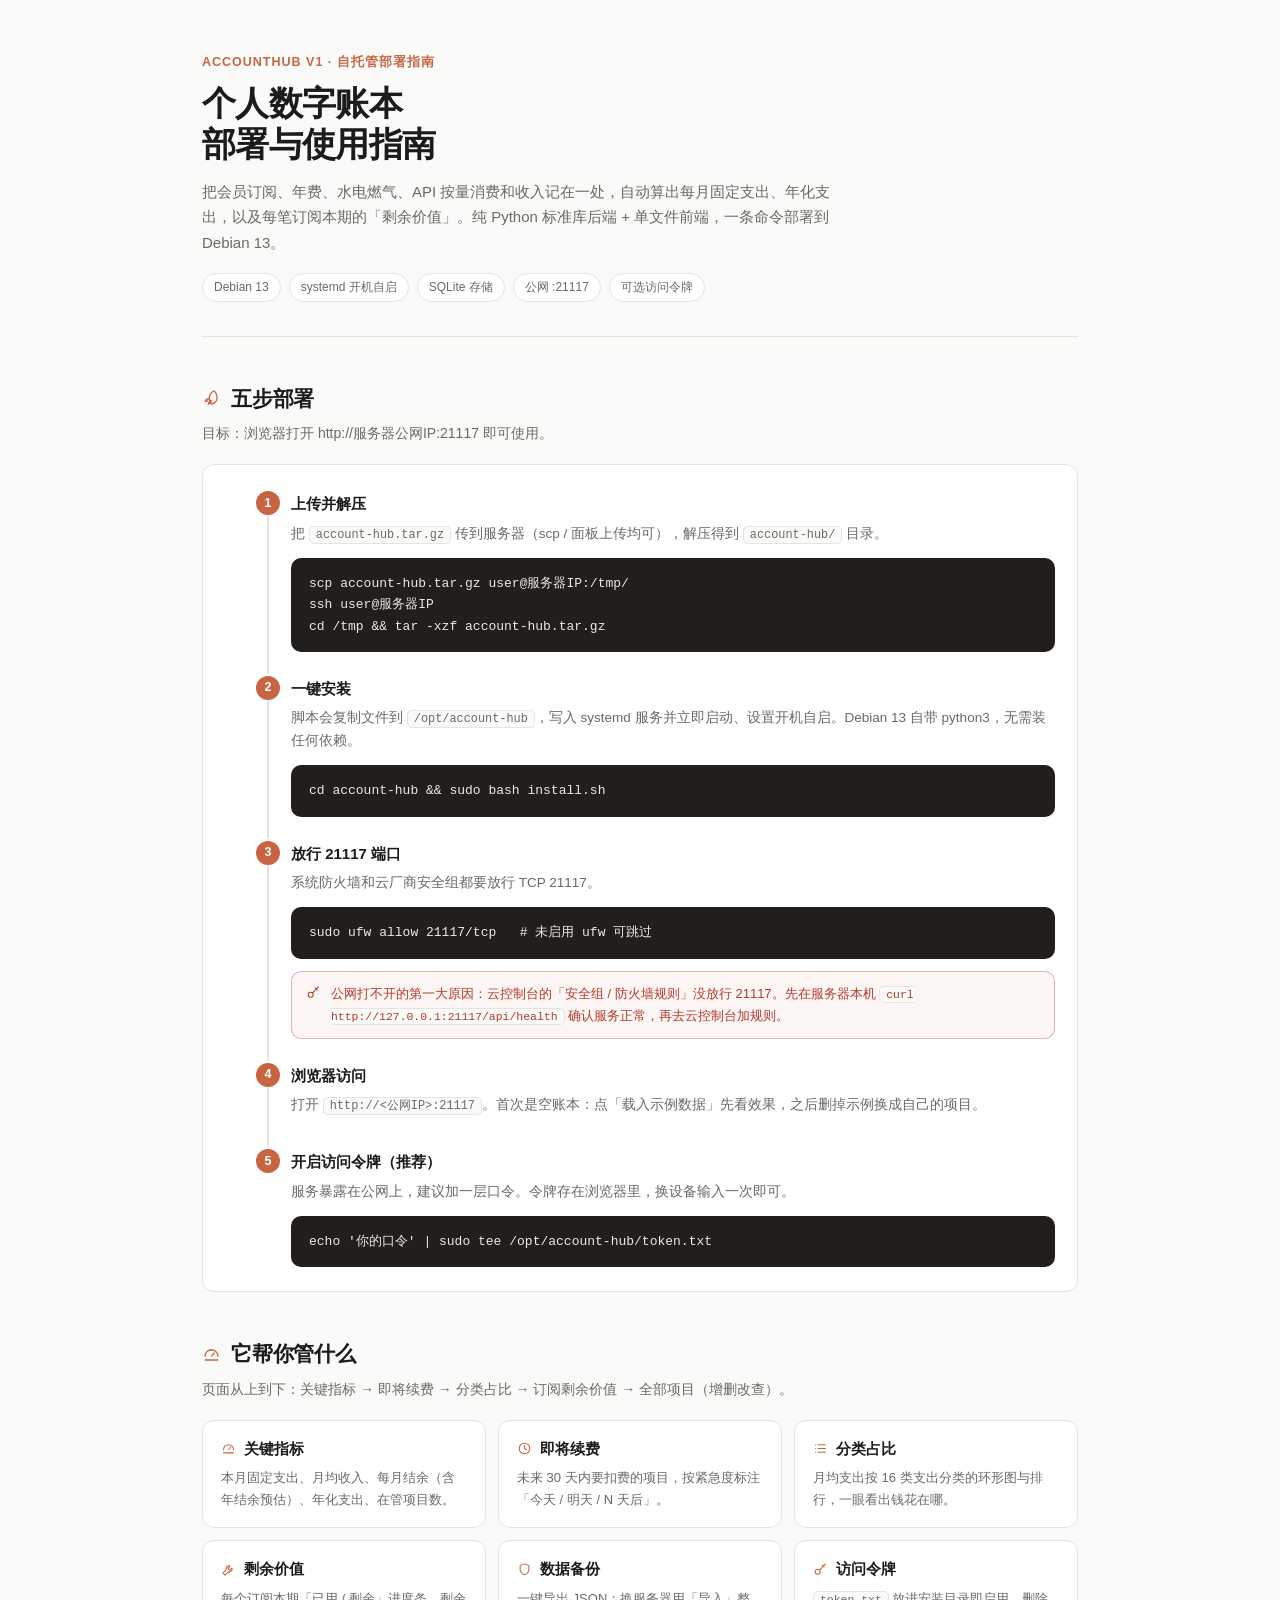
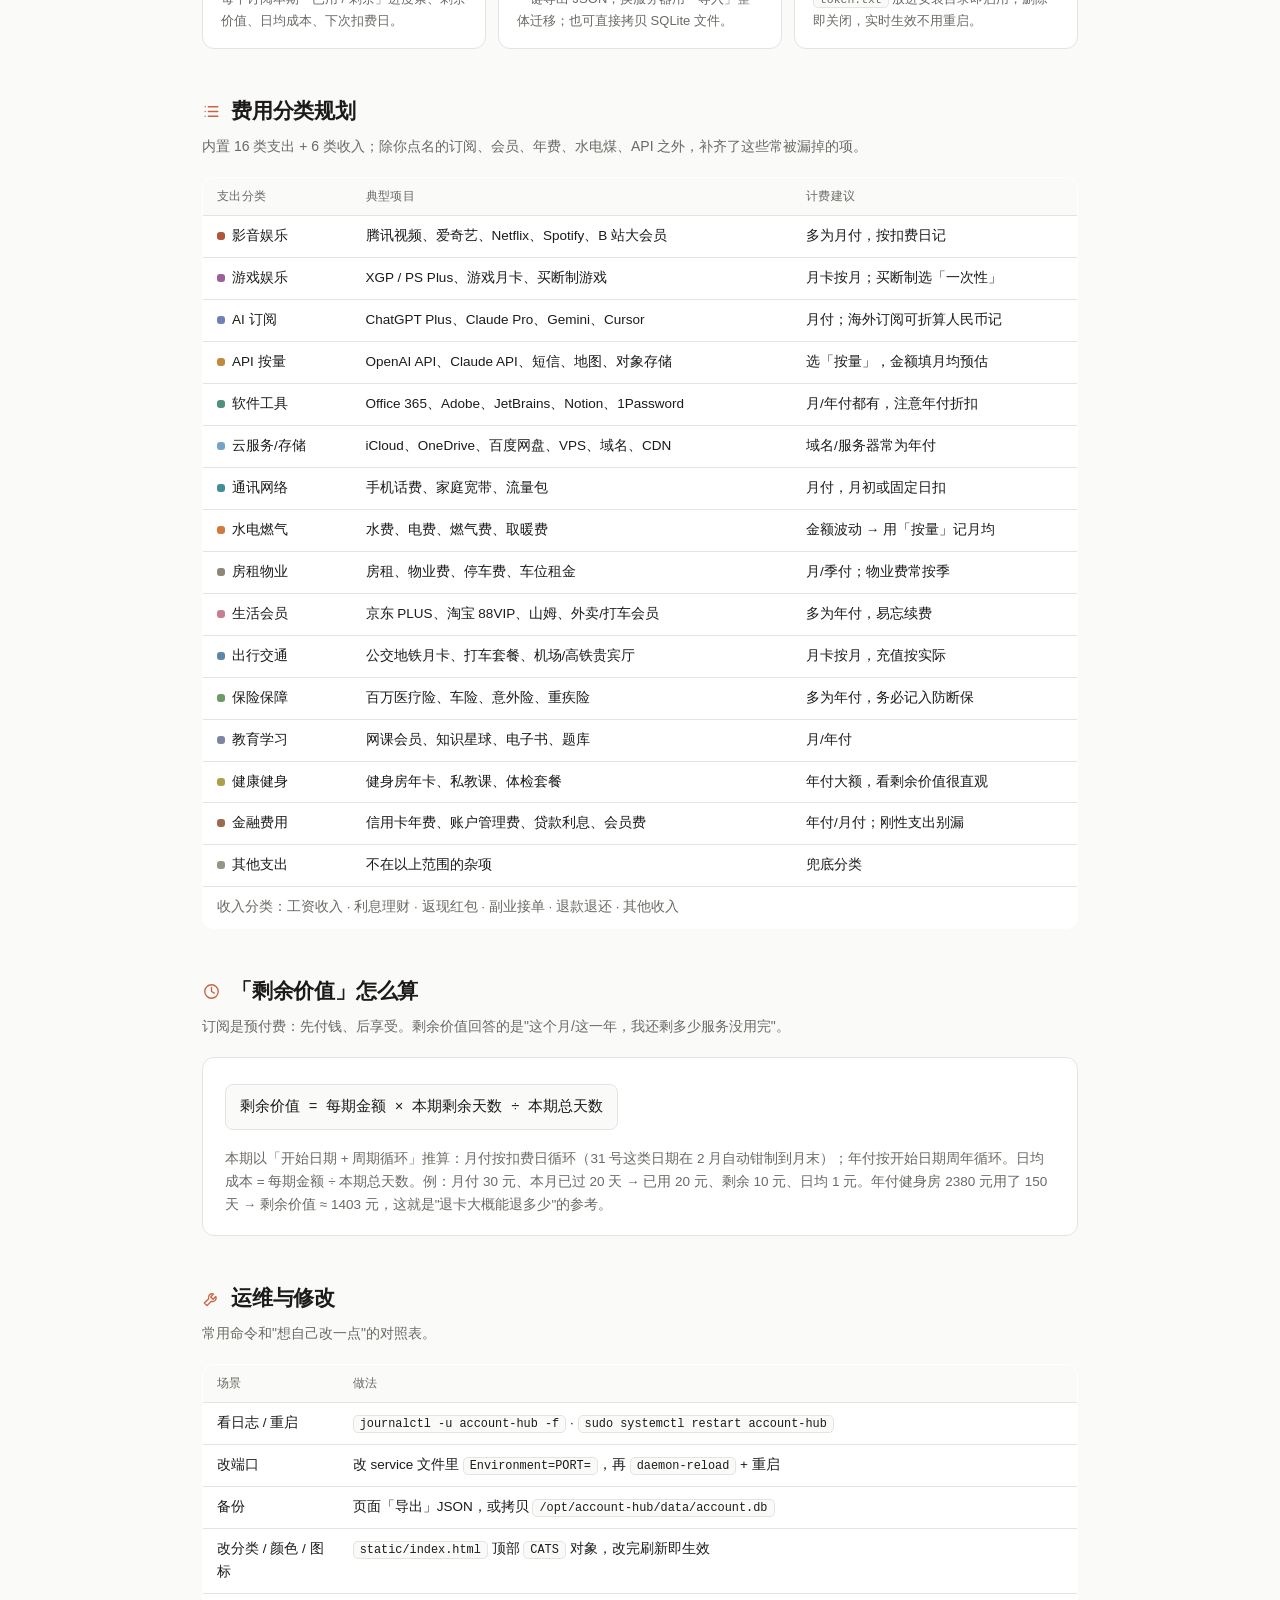
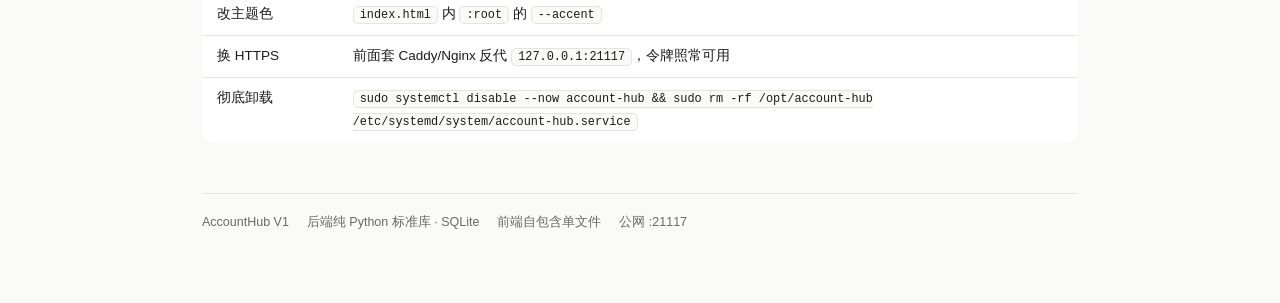
==== 部署与使用指南.html @ 91cced29 "Add files via upload" ====
<!doctype html>
<html lang="zh-CN">
<head>
<meta charset="utf-8">
<meta name="viewport" content="width=device-width, initial-scale=1">
<title>AccountHub 部署与使用指南</title>
<style>
:root{
  --bg:#fafaf9; --surface:#ffffff; --fg:#1c1b1a; --muted:#6b6964; --border:#e6e4e0;
  --accent:#c96442; --accent-deep:#b5573a; --accent-soft:rgba(201,100,66,.09);
  --good:#2f7d4a; --bad:#b53a2a; --warn:#9a6700;
}
*{box-sizing:border-box}
body{margin:0;background:var(--bg);color:var(--fg);
  font:15px/1.7 "PingFang SC","Hiragino Sans GB","Microsoft YaHei","Source Han Sans SC",-apple-system,"Segoe UI",sans-serif;}
.ic{fill:none;stroke:currentColor;stroke-width:1.7;stroke-linecap:round;stroke-linejoin:round;flex:none}
.wrap{max-width:920px;margin:0 auto;padding:0 22px 70px}
.hero{padding:52px 0 34px;border-bottom:1px solid var(--border);margin-bottom:34px}
.hero .kicker{font-size:12.5px;letter-spacing:.08em;color:var(--accent);font-weight:600;margin-bottom:10px}
.hero h1{margin:0 0 14px;font-size:34px;letter-spacing:-.02em;line-height:1.2}
.hero p{margin:0;color:var(--muted);max-width:640px}
.hero .tags{display:flex;gap:8px;flex-wrap:wrap;margin-top:18px}
.tag{font-size:12px;padding:3px 11px;border-radius:999px;border:1px solid var(--border);background:var(--surface);color:var(--muted)}
h2{font-size:21px;margin:44px 0 6px;letter-spacing:-.01em;display:flex;align-items:center;gap:10px}
h2 .ic{color:var(--accent)}
h2+p.lead{color:var(--muted);margin:0 0 18px;font-size:14px}
.card{background:var(--surface);border:1px solid var(--border);border-radius:12px;padding:20px 22px;margin-bottom:14px}
code,pre{font-family:"Cascadia Code",Consolas,"JetBrains Mono",monospace}
code{background:var(--bg);border:1px solid var(--border);border-radius:5px;padding:1px 6px;font-size:.88em}
pre{background:#211e1b;color:#efe9e2;border-radius:10px;padding:15px 18px;overflow-x:auto;font-size:13px;line-height:1.65;margin:12px 0 0}
pre b{color:#e8a87c;font-weight:400}
.steps{position:relative;margin:6px 0 0;padding-left:34px}
.step{position:relative;padding-bottom:22px;border-left:2px solid var(--border);margin-left:8px;padding-left:22px}
.step:last-child{border-left-color:transparent;padding-bottom:4px}
.step::before{content:attr(data-n);position:absolute;left:-13px;top:0;width:24px;height:24px;border-radius:50%;
  background:var(--accent);color:#fff;font-size:12.5px;display:grid;place-items:center;font-weight:600}
.step h3{margin:2px 0 6px;font-size:15px}
.step p{margin:0 0 8px;font-size:13.5px;color:var(--muted)}
.note{display:flex;gap:10px;align-items:flex-start;background:rgba(154,103,0,.07);border:1px solid rgba(154,103,0,.35);
  border-radius:10px;padding:11px 14px;font-size:13px;color:#7a5b00;margin-top:12px}
.note.red{background:rgba(181,58,42,.05);border-color:rgba(181,58,42,.35);color:var(--bad)}
.grid{display:grid;grid-template-columns:repeat(auto-fit,minmax(250px,1fr));gap:12px}
.fcard{background:var(--surface);border:1px solid var(--border);border-radius:12px;padding:16px 18px}
.fcard h3{margin:0 0 6px;font-size:14.5px;display:flex;align-items:center;gap:8px}
.fcard h3 .ic{color:var(--accent)}
.fcard p{margin:0;font-size:13px;color:var(--muted)}
table{width:100%;border-collapse:collapse;background:var(--surface);border:1px solid var(--border);border-radius:12px;overflow:hidden}
.twrap{border-radius:12px;overflow-x:auto}
th,td{text-align:left;padding:9px 14px;border-bottom:1px solid var(--border);font-size:13.5px;vertical-align:top}
th{font-size:11.5px;color:var(--muted);letter-spacing:.03em;font-weight:500;background:var(--bg)}
tr:last-child td{border-bottom:none}
.dot{display:inline-block;width:8px;height:8px;border-radius:3px;margin-right:7px;vertical-align:baseline}
.formula{background:var(--surface);border:1px solid var(--border);border-radius:12px;padding:18px 22px;font-size:14.5px}
.formula .f{font-family:Consolas,monospace;background:var(--bg);border:1px solid var(--border);border-radius:8px;padding:10px 14px;display:inline-block;margin:8px 0}
.foot{margin-top:50px;padding-top:18px;border-top:1px solid var(--border);color:var(--muted);font-size:12.5px;display:flex;gap:18px;flex-wrap:wrap}
@media(max-width:640px){.hero h1{font-size:26px}h2{font-size:18px}}
</style>
</head>
<body>
<svg style="display:none" aria-hidden="true">
  <symbol id="g-rocket" viewBox="0 0 24 24"><path d="M12 15c-2 0-3-1-3-3 0-3.5 1.5-7 6-9.5C17.5 4 19 7.5 19 11c0 4-3 7-7 8l-2-4M9 12l-3.5 1L4 16l3-1M9.5 15.5L8 19l3-1.5"/></symbol>
  <symbol id="g-gauge" viewBox="0 0 24 24"><path d="M4 14a8 8 0 1 1 16 0M12 14l3.5-4"/><path d="M4 19h16"/></symbol>
  <symbol id="g-list" viewBox="0 0 24 24"><path d="M8 6h12M8 12h12M8 18h12M4 6h.01M4 12h.01M4 18h.01"/></symbol>
  <symbol id="g-clock" viewBox="0 0 24 24"><circle cx="12" cy="12" r="8.5"/><path d="M12 7v5l3.5 2"/></symbol>
  <symbol id="g-shield" viewBox="0 0 24 24"><path d="M12 3l7 2.8V11c0 4.6-3 7.7-7 9.5-4-1.8-7-4.9-7-9.5V5.8L12 3z"/></symbol>
  <symbol id="g-key" viewBox="0 0 24 24"><circle cx="7.5" cy="15.5" r="4"/><path d="M10.5 12.5L20 3M15 5l3 3"/></symbol>
  <symbol id="g-wrench" viewBox="0 0 24 24"><path d="M14.5 6.5a4.5 4.5 0 0 0-6 5.7L3 17.7 6.3 21l5.5-5.5a4.5 4.5 0 0 0 5.7-6L14 13l-3-3 3.5-3.5z"/></symbol>
</svg>

<div class="wrap">
  <div class="hero">
    <div class="kicker">ACCOUNTHUB V1 · 自托管部署指南</div>
    <h1>个人数字账本<br>部署与使用指南</h1>
    <p>把会员订阅、年费、水电燃气、API 按量消费和收入记在一处，自动算出每月固定支出、年化支出，以及每笔订阅本期的「剩余价值」。纯 Python 标准库后端 + 单文件前端，一条命令部署到 Debian 13。</p>
    <div class="tags"><span class="tag">Debian 13</span><span class="tag">systemd 开机自启</span><span class="tag">SQLite 存储</span><span class="tag">公网 :21117</span><span class="tag">可选访问令牌</span></div>
  </div>

  <h2><svg class="ic" width="19" height="19"><use href="#g-rocket"/></svg>五步部署</h2>
  <p class="lead">目标：浏览器打开 http://服务器公网IP:21117 即可使用。</p>
  <div class="card">
    <div class="steps">
      <div class="step" data-n="1"><h3>上传并解压</h3><p>把 <code>account-hub.tar.gz</code> 传到服务器（scp / 面板上传均可），解压得到 <code>account-hub/</code> 目录。</p><pre>scp account-hub.tar.gz user@服务器IP:/tmp/
ssh user@服务器IP
cd /tmp && tar -xzf account-hub.tar.gz</pre></div>
      <div class="step" data-n="2"><h3>一键安装</h3><p>脚本会复制文件到 <code>/opt/account-hub</code>，写入 systemd 服务并立即启动、设置开机自启。Debian 13 自带 python3，无需装任何依赖。</p><pre>cd account-hub && sudo bash install.sh</pre></div>
      <div class="step" data-n="3"><h3>放行 21117 端口</h3><p>系统防火墙和云厂商安全组都要放行 TCP 21117。</p><pre>sudo ufw allow 21117/tcp   # 未启用 ufw 可跳过</pre><div class="note red"><svg class="ic" width="15" height="15" style="margin-top:2px"><use href="#g-key"/></svg><span>公网打不开的第一大原因：云控制台的「安全组 / 防火墙规则」没放行 21117。先在服务器本机 <code>curl http://127.0.0.1:21117/api/health</code> 确认服务正常，再去云控制台加规则。</span></div></div>
      <div class="step" data-n="4"><h3>浏览器访问</h3><p>打开 <code>http://&lt;公网IP&gt;:21117</code>。首次是空账本：点「载入示例数据」先看效果，之后删掉示例换成自己的项目。</p></div>
      <div class="step" data-n="5"><h3>开启访问令牌（推荐）</h3><p>服务暴露在公网上，建议加一层口令。令牌存在浏览器里，换设备输入一次即可。</p><pre>echo '你的口令' | sudo tee /opt/account-hub/token.txt</pre></div>
    </div>
  </div>

  <h2><svg class="ic" width="19" height="19"><use href="#g-gauge"/></svg>它帮你管什么</h2>
  <p class="lead">页面从上到下：关键指标 → 即将续费 → 分类占比 → 订阅剩余价值 → 全部项目（增删改查）。</p>
  <div class="grid">
    <div class="fcard"><h3><svg class="ic" width="15" height="15"><use href="#g-gauge"/></svg>关键指标</h3><p>本月固定支出、月均收入、每月结余（含年结余预估）、年化支出、在管项目数。</p></div>
    <div class="fcard"><h3><svg class="ic" width="15" height="15"><use href="#g-clock"/></svg>即将续费</h3><p>未来 30 天内要扣费的项目，按紧急度标注「今天 / 明天 / N 天后」。</p></div>
    <div class="fcard"><h3><svg class="ic" width="15" height="15"><use href="#g-list"/></svg>分类占比</h3><p>月均支出按 16 类支出分类的环形图与排行，一眼看出钱花在哪。</p></div>
    <div class="fcard"><h3><svg class="ic" width="15" height="15"><use href="#g-wrench"/></svg>剩余价值</h3><p>每个订阅本期「已用 / 剩余」进度条、剩余价值、日均成本、下次扣费日。</p></div>
    <div class="fcard"><h3><svg class="ic" width="15" height="15"><use href="#g-shield"/></svg>数据备份</h3><p>一键导出 JSON；换服务器用「导入」整体迁移；也可直接拷贝 SQLite 文件。</p></div>
    <div class="fcard"><h3><svg class="ic" width="15" height="15"><use href="#g-key"/></svg>访问令牌</h3><p><code>token.txt</code> 放进安装目录即启用，删除即关闭，实时生效不用重启。</p></div>
  </div>

  <h2><svg class="ic" width="19" height="19"><use href="#g-list"/></svg>费用分类规划</h2>
  <p class="lead">内置 16 类支出 + 6 类收入；除你点名的订阅、会员、年费、水电煤、API 之外，补齐了这些常被漏掉的项。</p>
  <div class="twrap"><table>
    <thead><tr><th>支出分类</th><th>典型项目</th><th>计费建议</th></tr></thead>
    <tbody>
      <tr><td><span class="dot" style="background:#b3543a"></span>影音娱乐</td><td>腾讯视频、爱奇艺、Netflix、Spotify、B 站大会员</td><td>多为月付，按扣费日记</td></tr>
      <tr><td><span class="dot" style="background:#9c5f96"></span>游戏娱乐</td><td>XGP / PS Plus、游戏月卡、买断制游戏</td><td>月卡按月；买断制选「一次性」</td></tr>
      <tr><td><span class="dot" style="background:#6f7fb8"></span>AI 订阅</td><td>ChatGPT Plus、Claude Pro、Gemini、Cursor</td><td>月付；海外订阅可折算人民币记</td></tr>
      <tr><td><span class="dot" style="background:#c08a3e"></span>API 按量</td><td>OpenAI API、Claude API、短信、地图、对象存储</td><td>选「按量」，金额填月均预估</td></tr>
      <tr><td><span class="dot" style="background:#4f8f7d"></span>软件工具</td><td>Office 365、Adobe、JetBrains、Notion、1Password</td><td>月/年付都有，注意年付折扣</td></tr>
      <tr><td><span class="dot" style="background:#74a3c7"></span>云服务/存储</td><td>iCloud、OneDrive、百度网盘、VPS、域名、CDN</td><td>域名/服务器常为年付</td></tr>
      <tr><td><span class="dot" style="background:#3f8f96"></span>通讯网络</td><td>手机话费、家庭宽带、流量包</td><td>月付，月初或固定日扣</td></tr>
      <tr><td><span class="dot" style="background:#d07a3f"></span>水电燃气</td><td>水费、电费、燃气费、取暖费</td><td>金额波动 → 用「按量」记月均</td></tr>
      <tr><td><span class="dot" style="background:#8d8778"></span>房租物业</td><td>房租、物业费、停车费、车位租金</td><td>月/季付；物业费常按季</td></tr>
      <tr><td><span class="dot" style="background:#c77e8f"></span>生活会员</td><td>京东 PLUS、淘宝 88VIP、山姆、外卖/打车会员</td><td>多为年付，易忘续费</td></tr>
      <tr><td><span class="dot" style="background:#5e86a8"></span>出行交通</td><td>公交地铁月卡、打车套餐、机场/高铁贵宾厅</td><td>月卡按月，充值按实际</td></tr>
      <tr><td><span class="dot" style="background:#6f9a68"></span>保险保障</td><td>百万医疗险、车险、意外险、重疾险</td><td>多为年付，务必记入防断保</td></tr>
      <tr><td><span class="dot" style="background:#7c86a3"></span>教育学习</td><td>网课会员、知识星球、电子书、题库</td><td>月/年付</td></tr>
      <tr><td><span class="dot" style="background:#a8a24e"></span>健康健身</td><td>健身房年卡、私教课、体检套餐</td><td>年付大额，看剩余价值很直观</td></tr>
      <tr><td><span class="dot" style="background:#9c6b4f"></span>金融费用</td><td>信用卡年费、账户管理费、贷款利息、会员费</td><td>年付/月付；刚性支出别漏</td></tr>
      <tr><td><span class="dot" style="background:#999488"></span>其他支出</td><td>不在以上范围的杂项</td><td>兜底分类</td></tr>
      <tr><td colspan="3" style="color:var(--muted)">收入分类：工资收入 · 利息理财 · 返现红包 · 副业接单 · 退款退还 · 其他收入</td></tr>
    </tbody>
  </table></div>

  <h2><svg class="ic" width="19" height="19"><use href="#g-clock"/></svg>「剩余价值」怎么算</h2>
  <p class="lead">订阅是预付费：先付钱、后享受。剩余价值回答的是"这个月/这一年，我还剩多少服务没用完"。</p>
  <div class="card formula">
    <div class="f">剩余价值 = 每期金额 × 本期剩余天数 ÷ 本期总天数</div>
    <p style="margin:10px 0 0;font-size:13.5px;color:var(--muted)">本期以「开始日期 + 周期循环」推算：月付按扣费日循环（31 号这类日期在 2 月自动钳制到月末）；年付按开始日期周年循环。日均成本 = 每期金额 ÷ 本期总天数。例：月付 30 元、本月已过 20 天 → 已用 20 元、剩余 10 元、日均 1 元。年付健身房 2380 元用了 150 天 → 剩余价值 ≈ 1403 元，这就是"退卡大概能退多少"的参考。</p>
  </div>

  <h2><svg class="ic" width="19" height="19"><use href="#g-wrench"/></svg>运维与修改</h2>
  <p class="lead">常用命令和"想自己改一点"的对照表。</p>
  <div class="twrap"><table>
    <thead><tr><th>场景</th><th>做法</th></tr></thead>
    <tbody>
      <tr><td>看日志 / 重启</td><td><code>journalctl -u account-hub -f</code> · <code>sudo systemctl restart account-hub</code></td></tr>
      <tr><td>改端口</td><td>改 service 文件里 <code>Environment=PORT=</code>，再 <code>daemon-reload</code> + 重启</td></tr>
      <tr><td>备份</td><td>页面「导出」JSON，或拷贝 <code>/opt/account-hub/data/account.db</code></td></tr>
      <tr><td>改分类 / 颜色 / 图标</td><td><code>static/index.html</code> 顶部 <code>CATS</code> 对象，改完刷新即生效</td></tr>
      <tr><td>改主题色</td><td><code>index.html</code> 内 <code>:root</code> 的 <code>--accent</code></td></tr>
      <tr><td>换 HTTPS</td><td>前面套 Caddy/Nginx 反代 <code>127.0.0.1:21117</code>，令牌照常可用</td></tr>
      <tr><td>彻底卸载</td><td><code>sudo systemctl disable --now account-hub && sudo rm -rf /opt/account-hub /etc/systemd/system/account-hub.service</code></td></tr>
    </tbody>
  </table></div>

  <div class="foot">
    <span>AccountHub V1</span><span>后端纯 Python 标准库 · SQLite</span><span>前端自包含单文件</span><span>公网 :21117</span>
  </div>
</div>
</body>
</html>
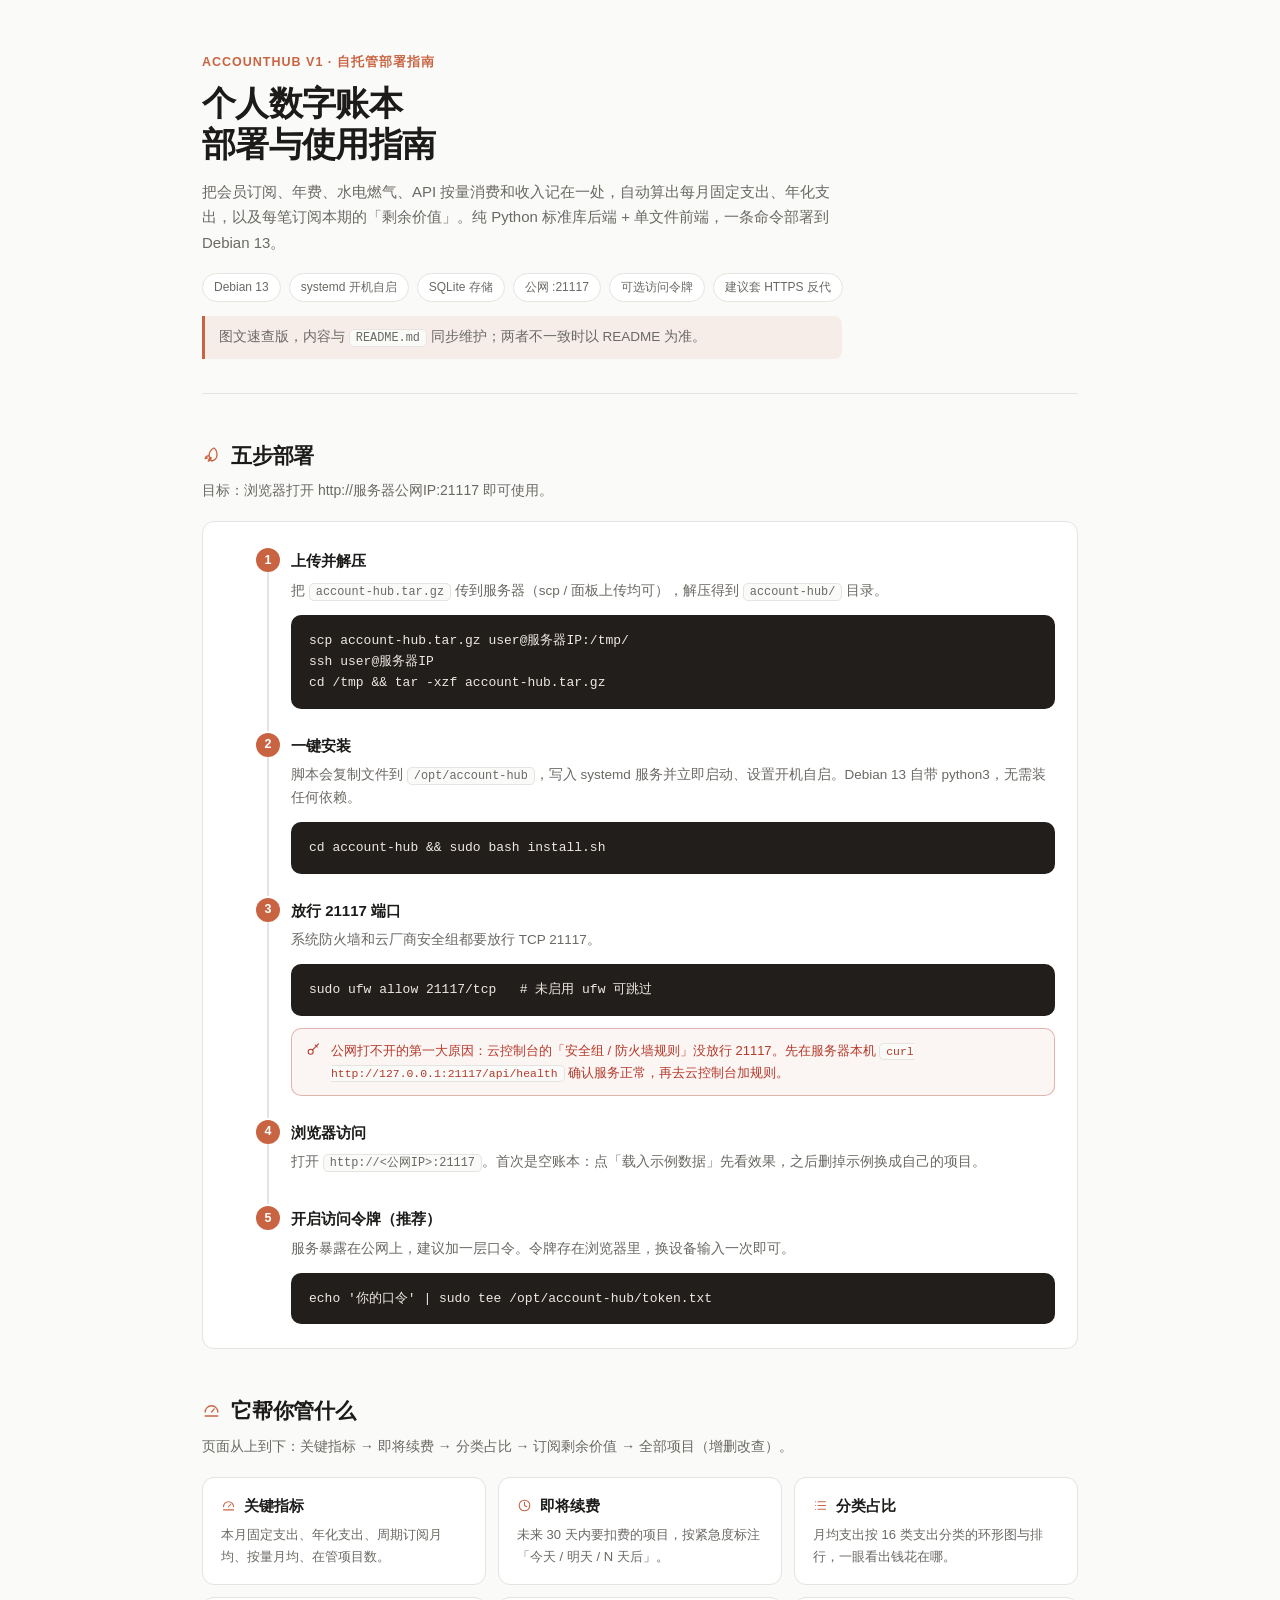
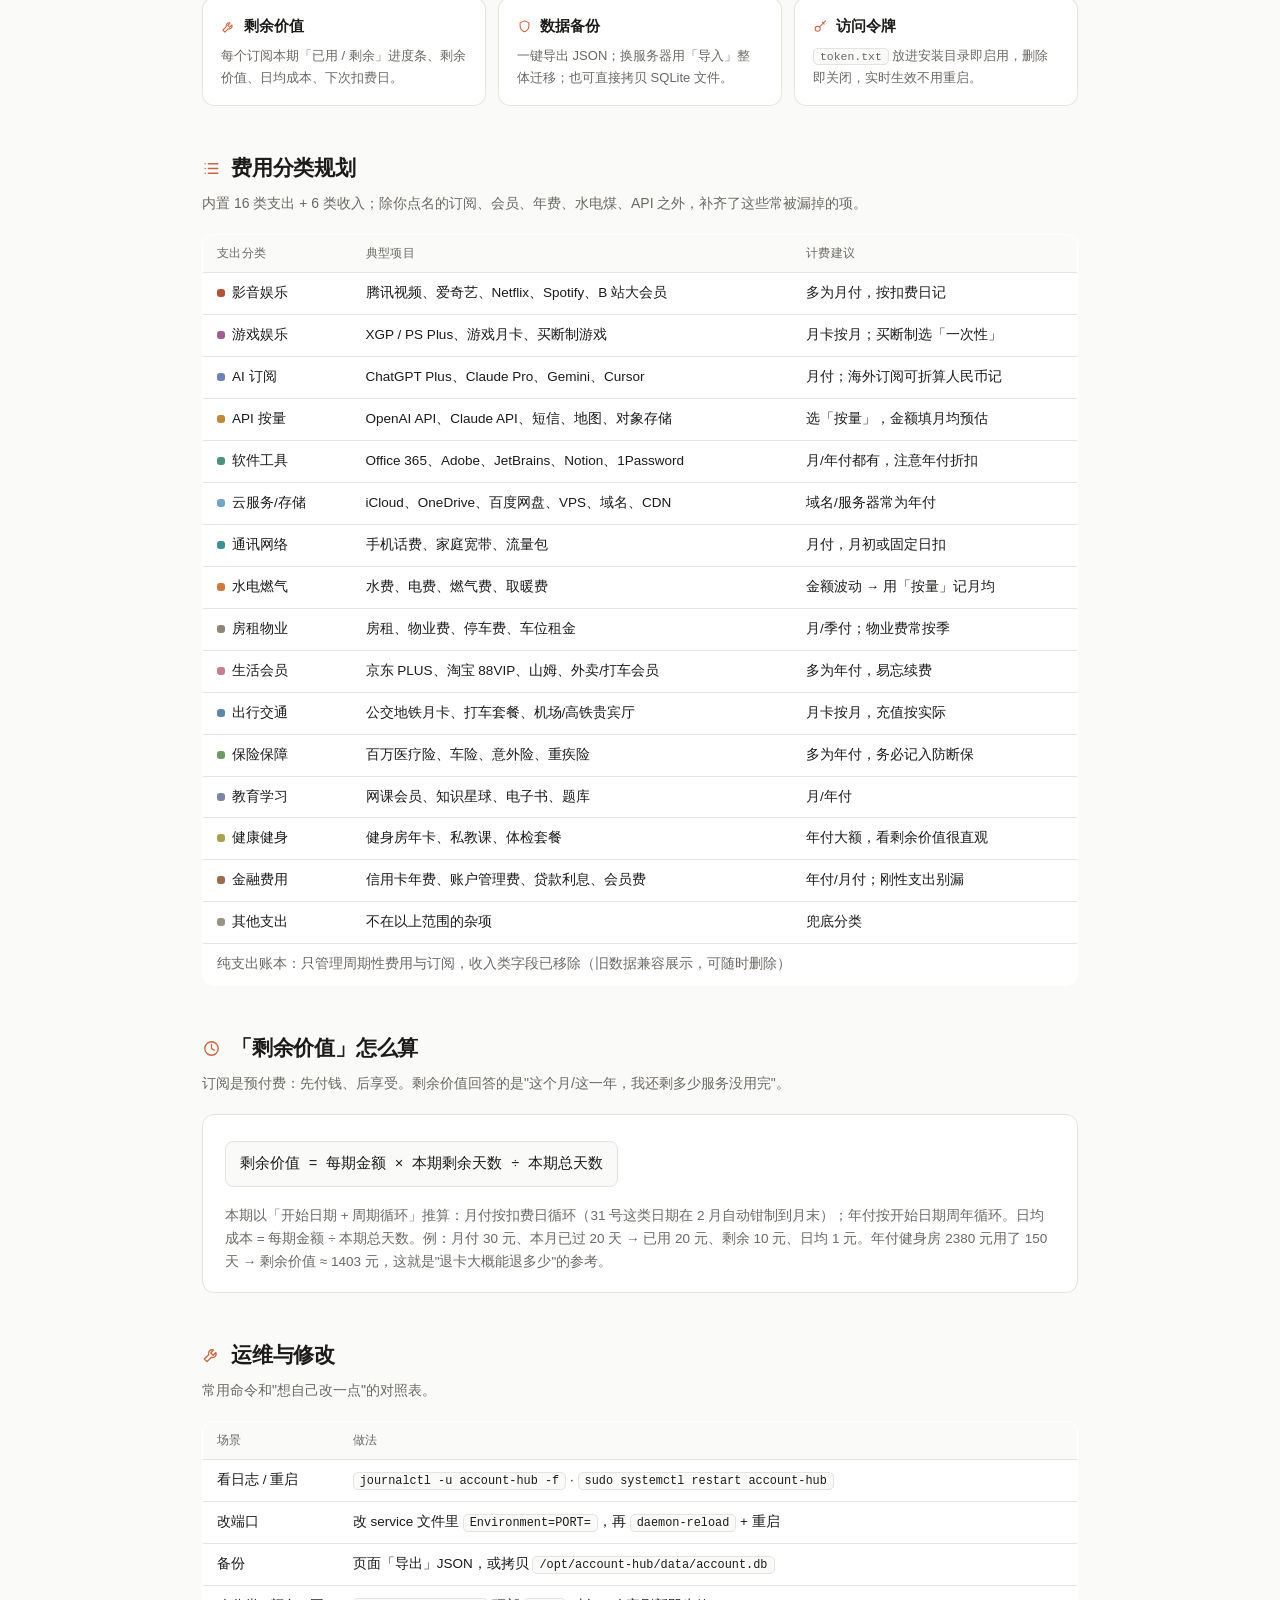
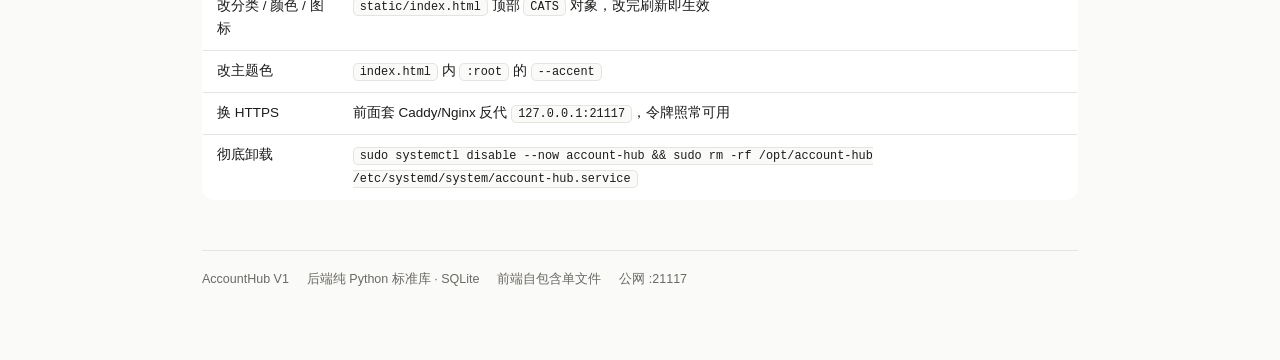
==== commit 16d34a61: "Add files via upload" ====
--- a/部署与使用指南.html
+++ b/部署与使用指南.html
@@ -72,7 +72,8 @@
     <div class="kicker">ACCOUNTHUB V1 · 自托管部署指南</div>
     <h1>个人数字账本<br>部署与使用指南</h1>
     <p>把会员订阅、年费、水电燃气、API 按量消费和收入记在一处，自动算出每月固定支出、年化支出，以及每笔订阅本期的「剩余价值」。纯 Python 标准库后端 + 单文件前端，一条命令部署到 Debian 13。</p>
-    <div class="tags"><span class="tag">Debian 13</span><span class="tag">systemd 开机自启</span><span class="tag">SQLite 存储</span><span class="tag">公网 :21117</span><span class="tag">可选访问令牌</span></div>
+    <div class="tags"><span class="tag">Debian 13</span><span class="tag">systemd 开机自启</span><span class="tag">SQLite 存储</span><span class="tag">公网 :21117</span><span class="tag">可选访问令牌</span><span class="tag">建议套 HTTPS 反代</span></div>
+    <p style="margin:14px 0 0;padding:10px 14px;border-left:3px solid var(--accent);background:var(--accent-soft);border-radius:0 8px 8px 0;font-size:13.5px;color:var(--muted)">图文速查版，内容与 <code>README.md</code> 同步维护；两者不一致时以 README 为准。</p>
   </div>
 
   <h2><svg class="ic" width="19" height="19"><use href="#g-rocket"/></svg>五步部署</h2>
@@ -92,7 +93,7 @@
   <h2><svg class="ic" width="19" height="19"><use href="#g-gauge"/></svg>它帮你管什么</h2>
   <p class="lead">页面从上到下：关键指标 → 即将续费 → 分类占比 → 订阅剩余价值 → 全部项目（增删改查）。</p>
   <div class="grid">
-    <div class="fcard"><h3><svg class="ic" width="15" height="15"><use href="#g-gauge"/></svg>关键指标</h3><p>本月固定支出、月均收入、每月结余（含年结余预估）、年化支出、在管项目数。</p></div>
+    <div class="fcard"><h3><svg class="ic" width="15" height="15"><use href="#g-gauge"/></svg>关键指标</h3><p>本月固定支出、年化支出、周期订阅月均、按量月均、在管项目数。</p></div>
     <div class="fcard"><h3><svg class="ic" width="15" height="15"><use href="#g-clock"/></svg>即将续费</h3><p>未来 30 天内要扣费的项目，按紧急度标注「今天 / 明天 / N 天后」。</p></div>
     <div class="fcard"><h3><svg class="ic" width="15" height="15"><use href="#g-list"/></svg>分类占比</h3><p>月均支出按 16 类支出分类的环形图与排行，一眼看出钱花在哪。</p></div>
     <div class="fcard"><h3><svg class="ic" width="15" height="15"><use href="#g-wrench"/></svg>剩余价值</h3><p>每个订阅本期「已用 / 剩余」进度条、剩余价值、日均成本、下次扣费日。</p></div>
@@ -121,7 +122,7 @@
       <tr><td><span class="dot" style="background:#a8a24e"></span>健康健身</td><td>健身房年卡、私教课、体检套餐</td><td>年付大额，看剩余价值很直观</td></tr>
       <tr><td><span class="dot" style="background:#9c6b4f"></span>金融费用</td><td>信用卡年费、账户管理费、贷款利息、会员费</td><td>年付/月付；刚性支出别漏</td></tr>
       <tr><td><span class="dot" style="background:#999488"></span>其他支出</td><td>不在以上范围的杂项</td><td>兜底分类</td></tr>
-      <tr><td colspan="3" style="color:var(--muted)">收入分类：工资收入 · 利息理财 · 返现红包 · 副业接单 · 退款退还 · 其他收入</td></tr>
+      <tr><td colspan="3" style="color:var(--muted)">纯支出账本：只管理周期性费用与订阅，收入类字段已移除（旧数据兼容展示，可随时删除）</td></tr>
     </tbody>
   </table></div>
 
